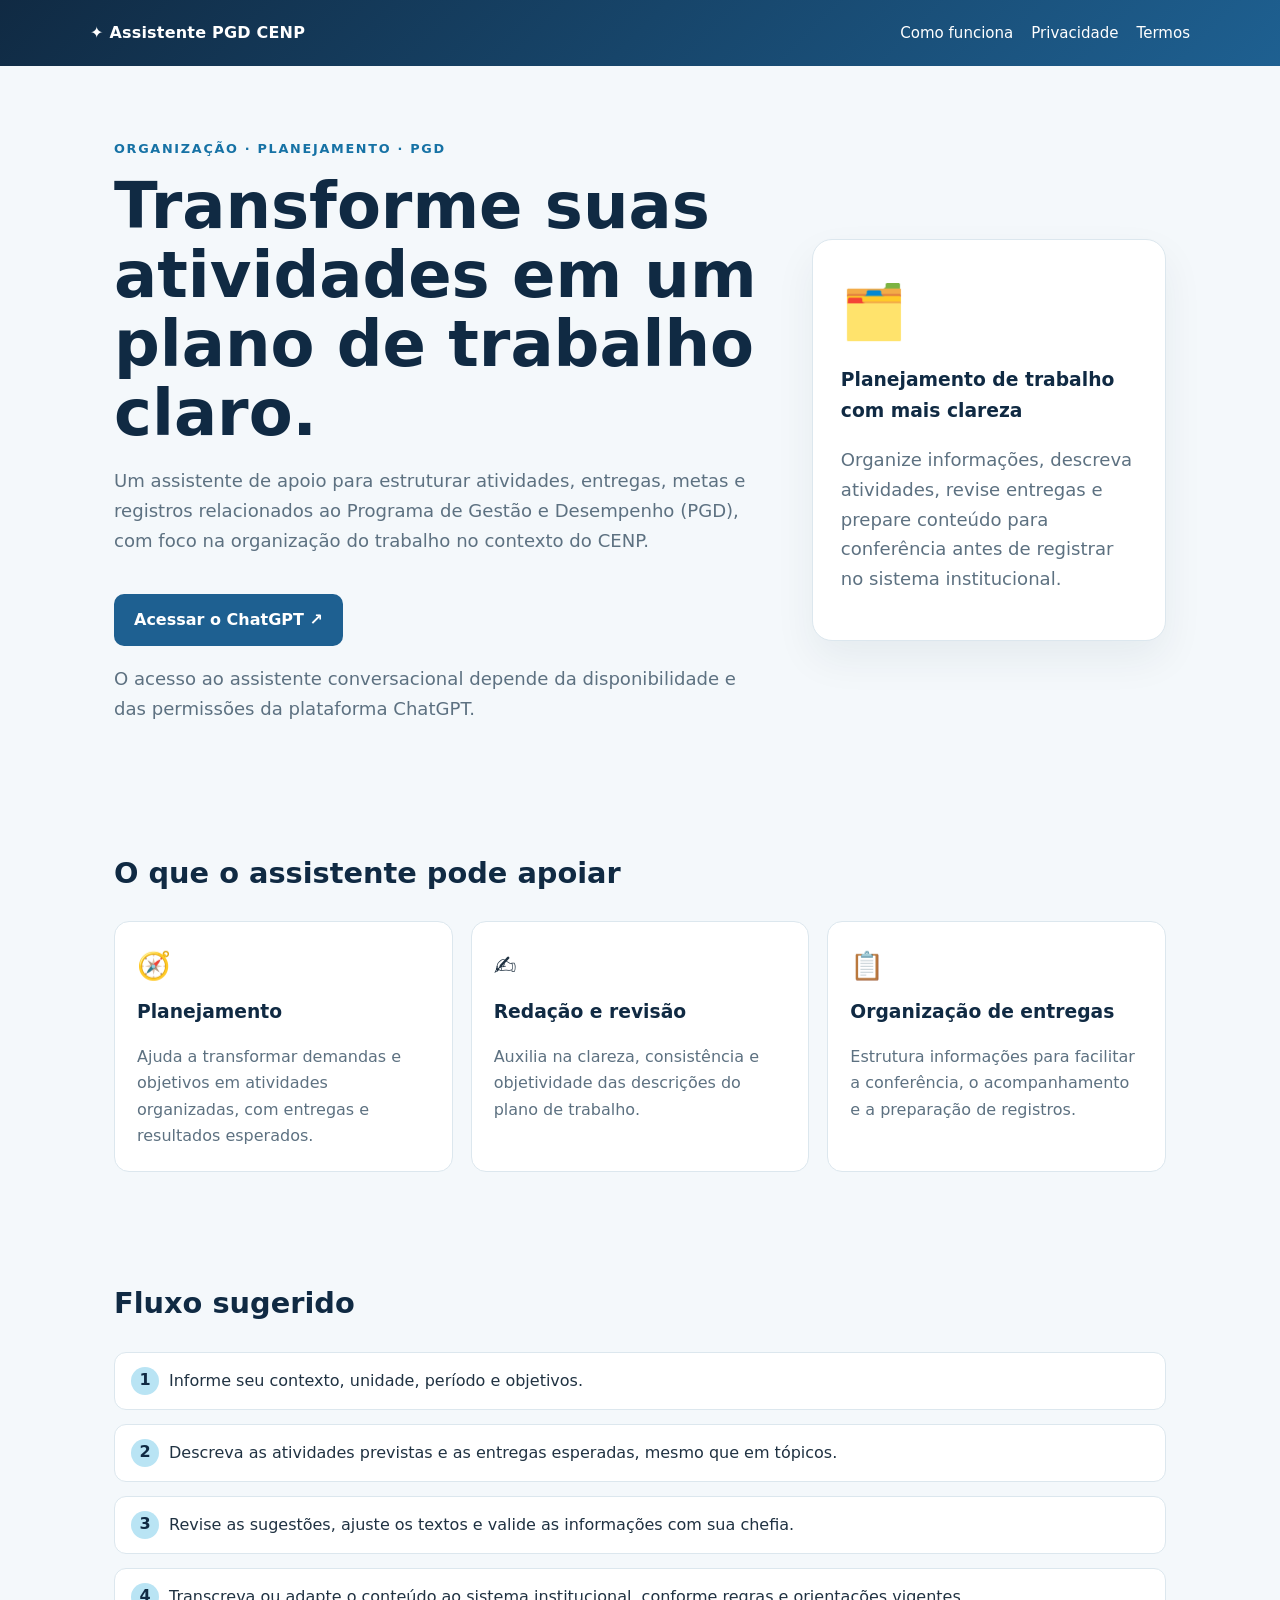
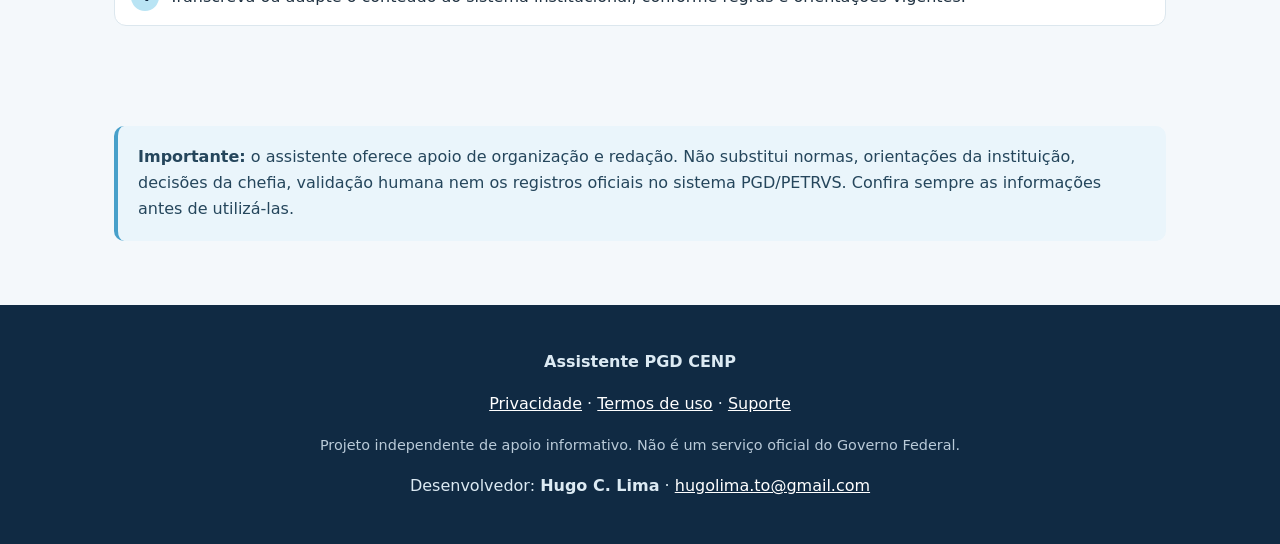
==== index.html @ cd57a525 "docs: add developer contact to homepage footer" ====
<!doctype html>
<html lang="pt-BR">
<head>
<meta charset="utf-8">
<meta name="viewport" content="width=device-width,initial-scale=1">
<meta name="description" content="Assistente PGD CENP — apoio orientativo à organização do Plano de Trabalho e atividades no Programa de Gestão e Desempenho.">
<meta name="theme-color" content="#102a43">
<title>Assistente PGD CENP</title>
<style>
:root{--navy:#102a43;--blue:#1e6091;--cyan:#b9e4f4;--ink:#203242;--muted:#5d7181;--bg:#f4f8fb;--white:#fff;--line:#dce7ee}
*{box-sizing:border-box}body{margin:0;font-family:Inter,ui-sans-serif,system-ui,-apple-system,"Segoe UI",sans-serif;background:var(--bg);color:var(--ink);line-height:1.65}
header{background:linear-gradient(135deg,#102a43,#1e6091);color:white;padding:20px max(6vw,24px)}.nav{max-width:1100px;margin:auto;display:flex;align-items:center;justify-content:space-between;gap:16px}.brand{font-weight:750;letter-spacing:.2px}.nav a{color:white;text-decoration:none;margin-left:18px;font-size:.94rem}
.hero{max-width:1100px;margin:0 auto;padding:72px 24px 64px;display:grid;grid-template-columns:1.3fr .7fr;gap:40px;align-items:center}.eyebrow{color:#1672a5;text-transform:uppercase;letter-spacing:1.7px;font-size:.8rem;font-weight:800}.hero h1{font-size:clamp(2.3rem,5vw,4rem);line-height:1.08;color:var(--navy);margin:12px 0 18px}.hero p{font-size:1.13rem;color:var(--muted);max-width:690px}.cta{display:inline-block;margin-top:20px;background:var(--blue);color:white;padding:13px 20px;border-radius:10px;text-decoration:none;font-weight:700}.hero-card{background:white;border:1px solid var(--line);border-radius:20px;padding:28px;box-shadow:0 18px 40px #102a4310}.hero-card .symbol{font-size:3.3rem}.hero-card h3{color:var(--navy);margin:10px 0}.section{max-width:1100px;margin:0 auto;padding:20px 24px 64px}.section h2{color:var(--navy);font-size:1.8rem}.cards{display:grid;grid-template-columns:repeat(3,1fr);gap:18px}.card{background:white;border:1px solid var(--line);border-radius:15px;padding:22px}.card .icon{font-size:1.7rem}.card h3{margin:8px 0;color:var(--navy)}.card p{color:var(--muted);margin-bottom:0}.notice{border-left:4px solid #48a0ca;background:#eaf5fb;padding:18px 20px;border-radius:10px;color:#25465c}.steps{counter-reset:item;list-style:none;padding:0}.steps li{counter-increment:item;margin:14px 0;padding:14px 16px;background:white;border:1px solid var(--line);border-radius:12px}.steps li:before{content:counter(item);display:inline-grid;place-items:center;width:28px;height:28px;background:var(--cyan);color:var(--navy);font-weight:800;border-radius:50%;margin-right:10px}footer{background:var(--navy);color:#dceaf3;padding:28px 24px;text-align:center}footer a{color:white}.small{font-size:.9rem;color:var(--muted)}@media(max-width:760px){.hero{grid-template-columns:1fr;padding-top:46px}.cards{grid-template-columns:1fr}.nav{flex-wrap:wrap}.nav a{margin:0 10px 0 0}.hero-card{max-width:500px}}
</style>
</head>
<body>
<header><div class="nav"><div class="brand">✦ Assistente PGD CENP</div><nav><a href="#como">Como funciona</a><a href="privacidade.html">Privacidade</a><a href="termos.html">Termos</a></nav></div></header>
<main>
<section class="hero">
<div><div class="eyebrow">Organização · Planejamento · PGD</div><h1>Transforme suas atividades em um plano de trabalho claro.</h1><p>Um assistente de apoio para estruturar atividades, entregas, metas e registros relacionados ao Programa de Gestão e Desempenho (PGD), com foco na organização do trabalho no contexto do CENP.</p><a class="cta" href="https://chatgpt.com/" target="_blank" rel="noopener">Acessar o ChatGPT ↗</a><p class="small">O acesso ao assistente conversacional depende da disponibilidade e das permissões da plataforma ChatGPT.</p></div>
<div class="hero-card"><div class="symbol">🗂️</div><h3>Planejamento de trabalho com mais clareza</h3><p>Organize informações, descreva atividades, revise entregas e prepare conteúdo para conferência antes de registrar no sistema institucional.</p></div>
</section>
<section class="section" id="como"><h2>O que o assistente pode apoiar</h2><div class="cards">
<div class="card"><div class="icon">🧭</div><h3>Planejamento</h3><p>Ajuda a transformar demandas e objetivos em atividades organizadas, com entregas e resultados esperados.</p></div>
<div class="card"><div class="icon">✍️</div><h3>Redação e revisão</h3><p>Auxilia na clareza, consistência e objetividade das descrições do plano de trabalho.</p></div>
<div class="card"><div class="icon">📋</div><h3>Organização de entregas</h3><p>Estrutura informações para facilitar a conferência, o acompanhamento e a preparação de registros.</p></div>
</div></section>
<section class="section"><h2>Fluxo sugerido</h2><ol class="steps"><li>Informe seu contexto, unidade, período e objetivos.</li><li>Descreva as atividades previstas e as entregas esperadas, mesmo que em tópicos.</li><li>Revise as sugestões, ajuste os textos e valide as informações com sua chefia.</li><li>Transcreva ou adapte o conteúdo ao sistema institucional, conforme regras e orientações vigentes.</li></ol></section>
<section class="section"><div class="notice"><strong>Importante:</strong> o assistente oferece apoio de organização e redação. Não substitui normas, orientações da instituição, decisões da chefia, validação humana nem os registros oficiais no sistema PGD/PETRVS. Confira sempre as informações antes de utilizá-las.</div></section>
</main>
<footer><p><strong>Assistente PGD CENP</strong></p><p><a href="privacidade.html">Privacidade</a> · <a href="termos.html">Termos de uso</a> · <a href="suporte.html">Suporte</a></p><p class="small" style="color:#b9cad8">Projeto independente de apoio informativo. Não é um serviço oficial do Governo Federal.</p><p>Desenvolvedor: <strong>Hugo C. Lima</strong> · <a href="mailto:hugolima.to@gmail.com">hugolima.to@gmail.com</a></p></footer>
</body></html>
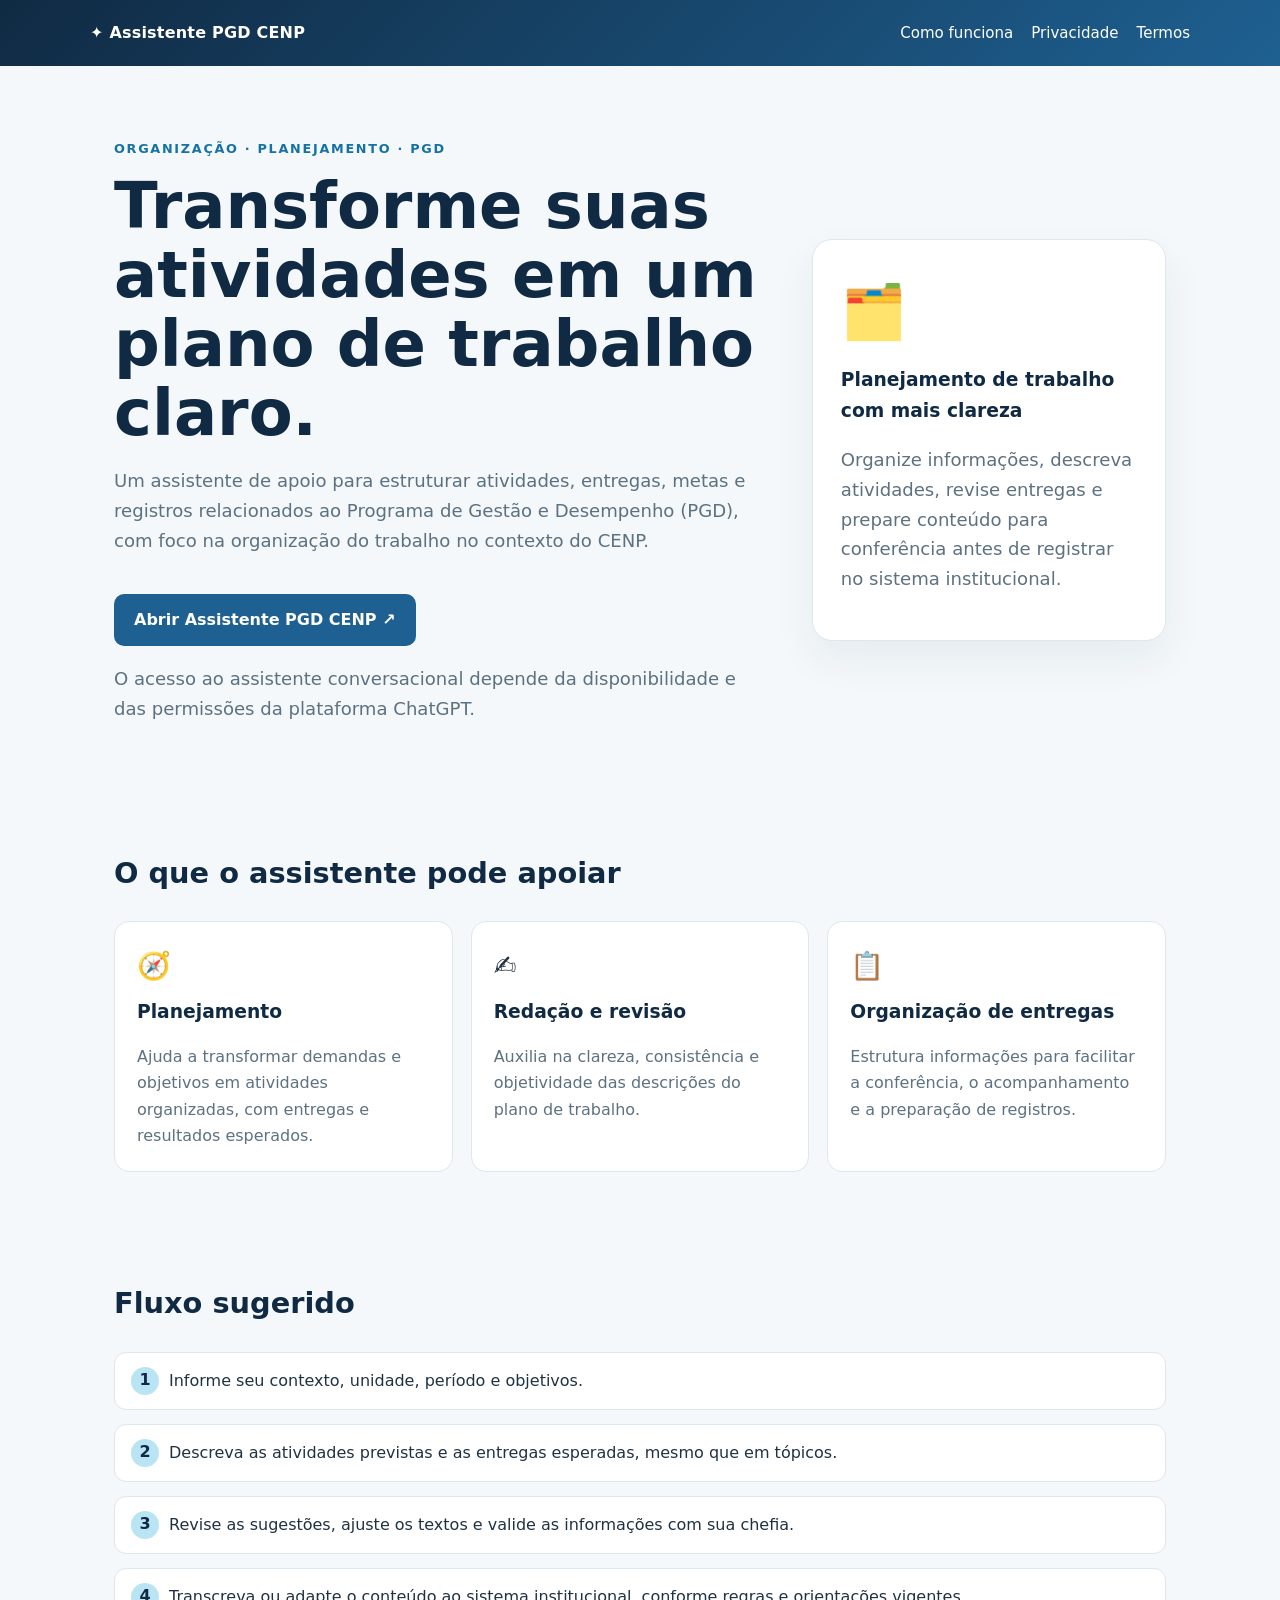
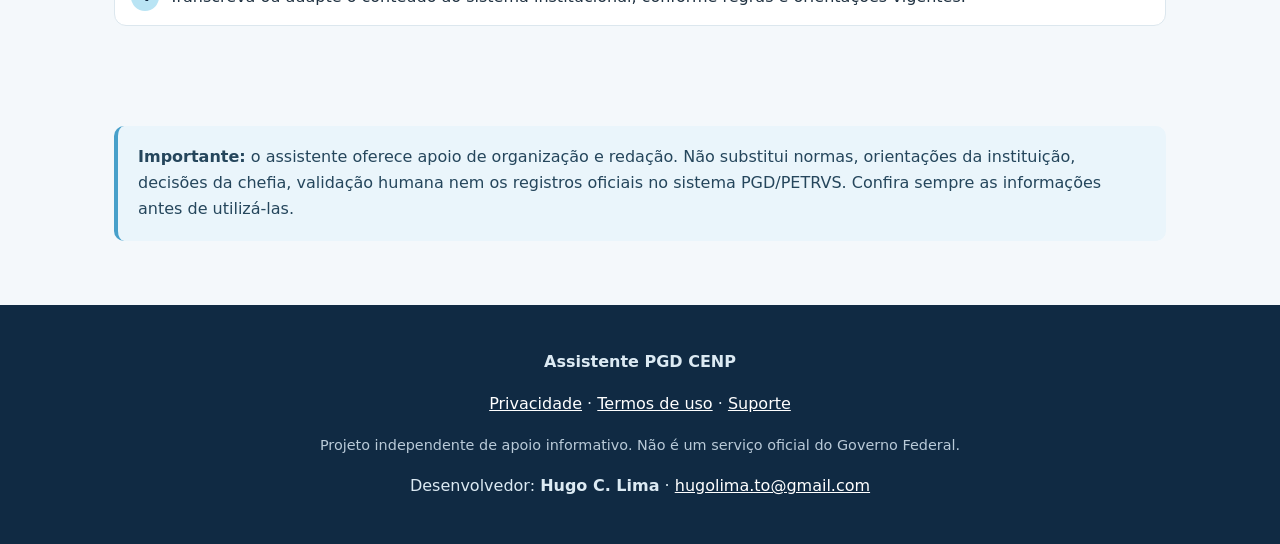
==== commit 22e42340: "fix: link homepage CTA to Assistente PGD CENP plugin" ====
--- a/index.html
+++ b/index.html
@@ -17,7 +17,7 @@
 <header><div class="nav"><div class="brand">✦ Assistente PGD CENP</div><nav><a href="#como">Como funciona</a><a href="privacidade.html">Privacidade</a><a href="termos.html">Termos</a></nav></div></header>
 <main>
 <section class="hero">
-<div><div class="eyebrow">Organização · Planejamento · PGD</div><h1>Transforme suas atividades em um plano de trabalho claro.</h1><p>Um assistente de apoio para estruturar atividades, entregas, metas e registros relacionados ao Programa de Gestão e Desempenho (PGD), com foco na organização do trabalho no contexto do CENP.</p><a class="cta" href="https://chatgpt.com/" target="_blank" rel="noopener">Acessar o ChatGPT ↗</a><p class="small">O acesso ao assistente conversacional depende da disponibilidade e das permissões da plataforma ChatGPT.</p></div>
+<div><div class="eyebrow">Organização · Planejamento · PGD</div><h1>Transforme suas atividades em um plano de trabalho claro.</h1><p>Um assistente de apoio para estruturar atividades, entregas, metas e registros relacionados ao Programa de Gestão e Desempenho (PGD), com foco na organização do trabalho no contexto do CENP.</p><a class="cta" href="plugin://assistente-pgd-cenp@openai-curated-remote?remotePluginId=plugins_6afefebbe8c481919bae7ef094b13bba">Abrir Assistente PGD CENP ↗</a><p class="small">O acesso ao assistente conversacional depende da disponibilidade e das permissões da plataforma ChatGPT.</p></div>
 <div class="hero-card"><div class="symbol">🗂️</div><h3>Planejamento de trabalho com mais clareza</h3><p>Organize informações, descreva atividades, revise entregas e prepare conteúdo para conferência antes de registrar no sistema institucional.</p></div>
 </section>
 <section class="section" id="como"><h2>O que o assistente pode apoiar</h2><div class="cards">
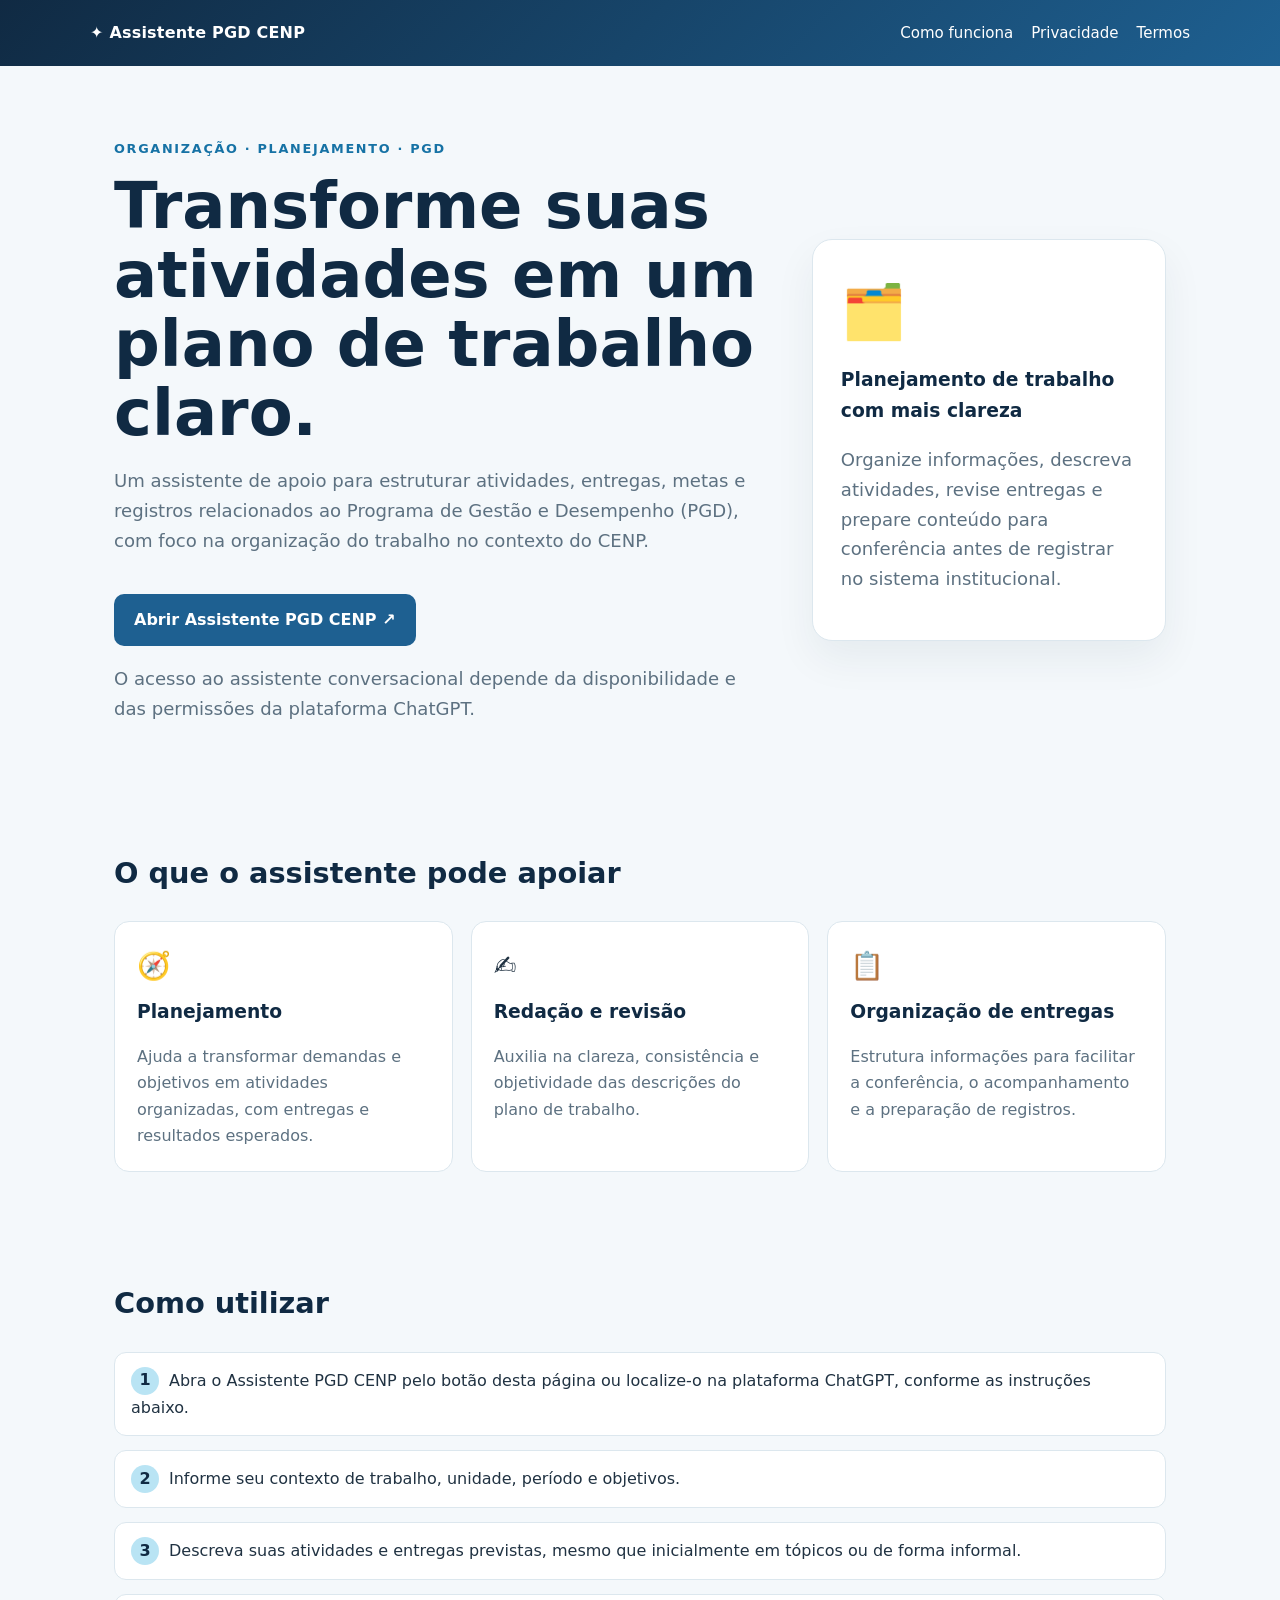
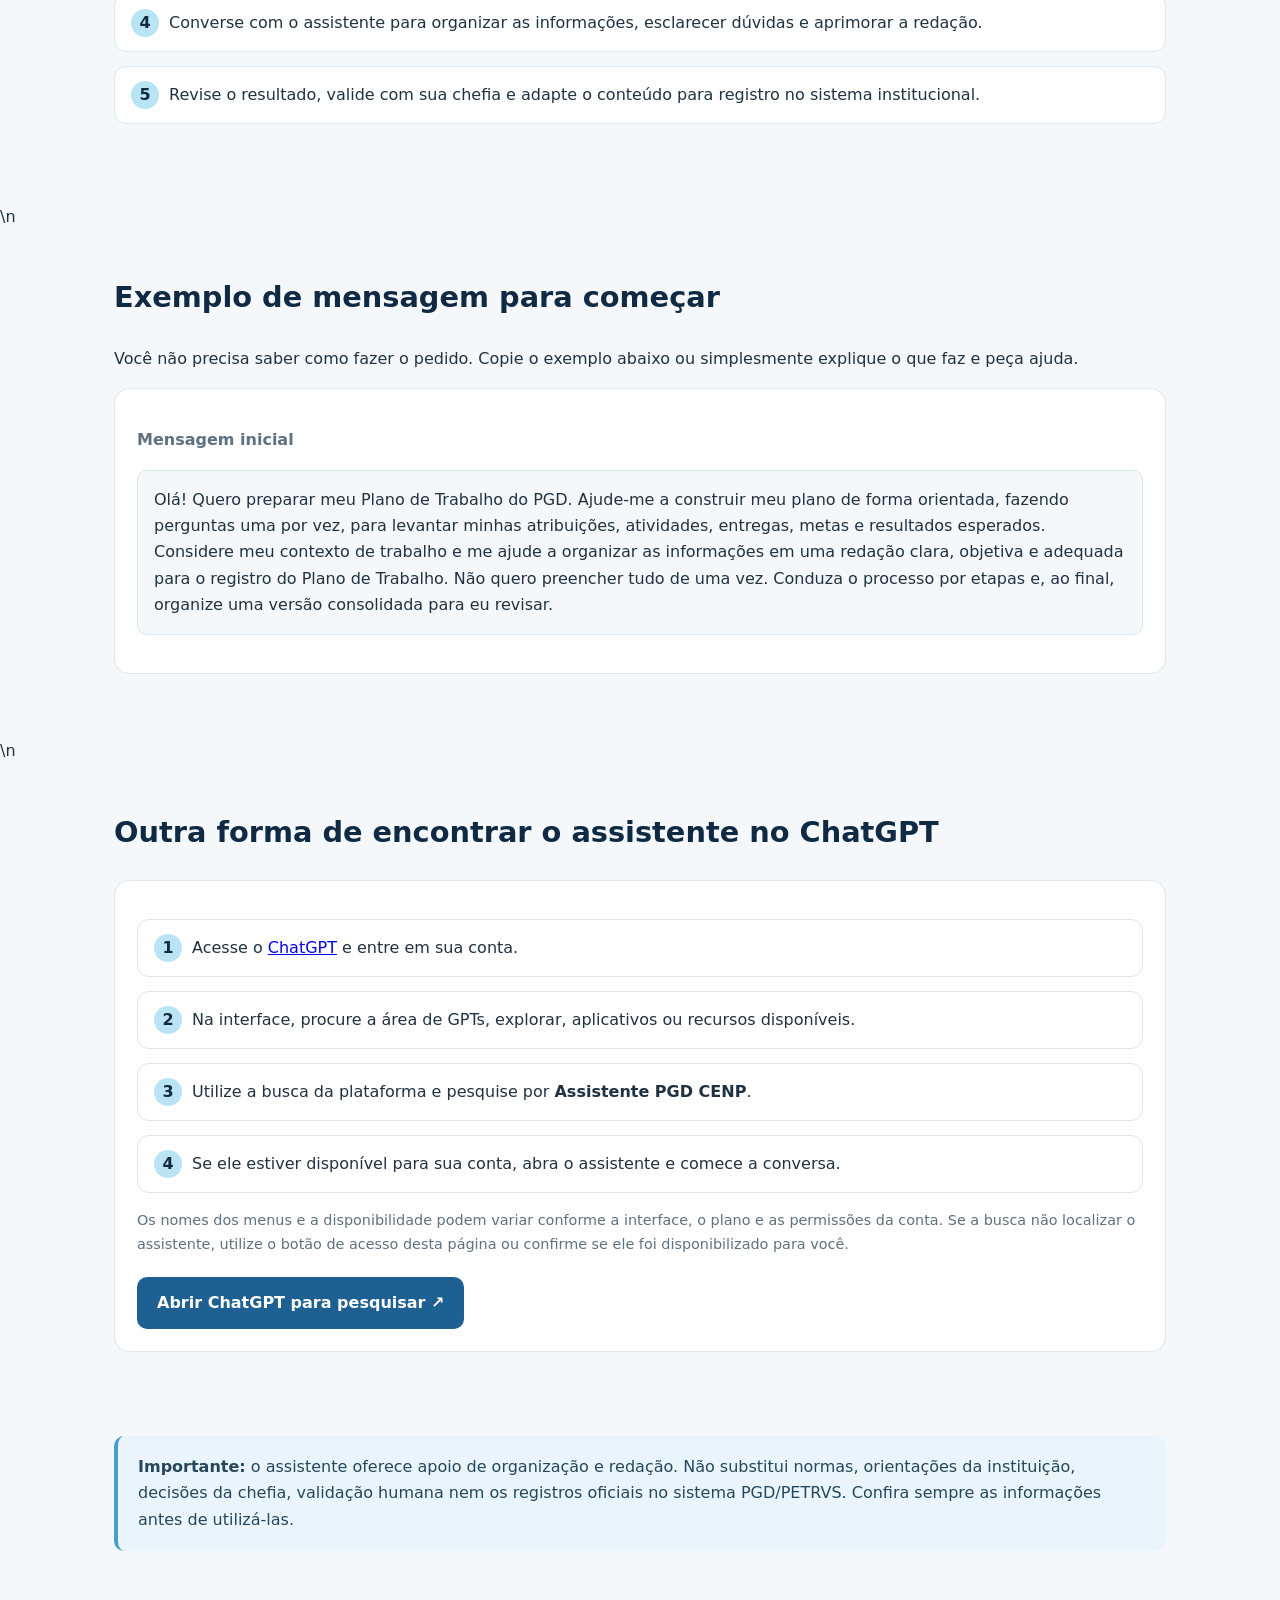
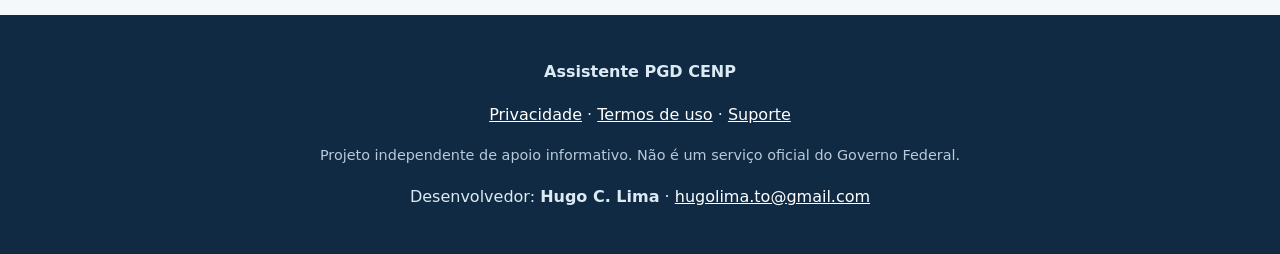
==== commit 9a9eaf51: "Adiciona guia de uso e prompt inicial na página" ====
--- a/index.html
+++ b/index.html
@@ -25,7 +25,7 @@
 <div class="card"><div class="icon">✍️</div><h3>Redação e revisão</h3><p>Auxilia na clareza, consistência e objetividade das descrições do plano de trabalho.</p></div>
 <div class="card"><div class="icon">📋</div><h3>Organização de entregas</h3><p>Estrutura informações para facilitar a conferência, o acompanhamento e a preparação de registros.</p></div>
 </div></section>
-<section class="section"><h2>Fluxo sugerido</h2><ol class="steps"><li>Informe seu contexto, unidade, período e objetivos.</li><li>Descreva as atividades previstas e as entregas esperadas, mesmo que em tópicos.</li><li>Revise as sugestões, ajuste os textos e valide as informações com sua chefia.</li><li>Transcreva ou adapte o conteúdo ao sistema institucional, conforme regras e orientações vigentes.</li></ol></section>
+<section class="section" id="utilizar"><h2>Como utilizar</h2><ol class="steps"><li>Abra o Assistente PGD CENP pelo botão desta página ou localize-o na plataforma ChatGPT, conforme as instruções abaixo.</li><li>Informe seu contexto de trabalho, unidade, período e objetivos.</li><li>Descreva suas atividades e entregas previstas, mesmo que inicialmente em tópicos ou de forma informal.</li><li>Converse com o assistente para organizar as informações, esclarecer dúvidas e aprimorar a redação.</li><li>Revise o resultado, valide com sua chefia e adapte o conteúdo para registro no sistema institucional.</li></ol></section>\n<section class="section" id="prompt"><h2>Exemplo de mensagem para começar</h2><p>Você não precisa saber como fazer o pedido. Copie o exemplo abaixo ou simplesmente explique o que faz e peça ajuda.</p><div class="card"><p><strong>Mensagem inicial</strong></p><pre style="white-space:pre-wrap;font:inherit;background:#f4f8fb;border:1px solid var(--line);padding:16px;border-radius:10px;color:var(--ink)">Olá! Quero preparar meu Plano de Trabalho do PGD. Ajude-me a construir meu plano de forma orientada, fazendo perguntas uma por vez, para levantar minhas atribuições, atividades, entregas, metas e resultados esperados. Considere meu contexto de trabalho e me ajude a organizar as informações em uma redação clara, objetiva e adequada para o registro do Plano de Trabalho. Não quero preencher tudo de uma vez. Conduza o processo por etapas e, ao final, organize uma versão consolidada para eu revisar.</pre></div></section>\n<section class="section" id="acesso"><h2>Outra forma de encontrar o assistente no ChatGPT</h2><div class="card"><ol class="steps"><li>Acesse o <a href="https://chatgpt.com/" target="_blank" rel="noopener">ChatGPT</a> e entre em sua conta.</li><li>Na interface, procure a área de GPTs, explorar, aplicativos ou recursos disponíveis.</li><li>Utilize a busca da plataforma e pesquise por <strong>Assistente PGD CENP</strong>.</li><li>Se ele estiver disponível para sua conta, abra o assistente e comece a conversa.</li></ol><p class="small">Os nomes dos menus e a disponibilidade podem variar conforme a interface, o plano e as permissões da conta. Se a busca não localizar o assistente, utilize o botão de acesso desta página ou confirme se ele foi disponibilizado para você.</p><a class="cta" href="https://chatgpt.com/" target="_blank" rel="noopener">Abrir ChatGPT para pesquisar ↗</a></div></section>
 <section class="section"><div class="notice"><strong>Importante:</strong> o assistente oferece apoio de organização e redação. Não substitui normas, orientações da instituição, decisões da chefia, validação humana nem os registros oficiais no sistema PGD/PETRVS. Confira sempre as informações antes de utilizá-las.</div></section>
 </main>
 <footer><p><strong>Assistente PGD CENP</strong></p><p><a href="privacidade.html">Privacidade</a> · <a href="termos.html">Termos de uso</a> · <a href="suporte.html">Suporte</a></p><p class="small" style="color:#b9cad8">Projeto independente de apoio informativo. Não é um serviço oficial do Governo Federal.</p><p>Desenvolvedor: <strong>Hugo C. Lima</strong> · <a href="mailto:hugolima.to@gmail.com">hugolima.to@gmail.com</a></p></footer>
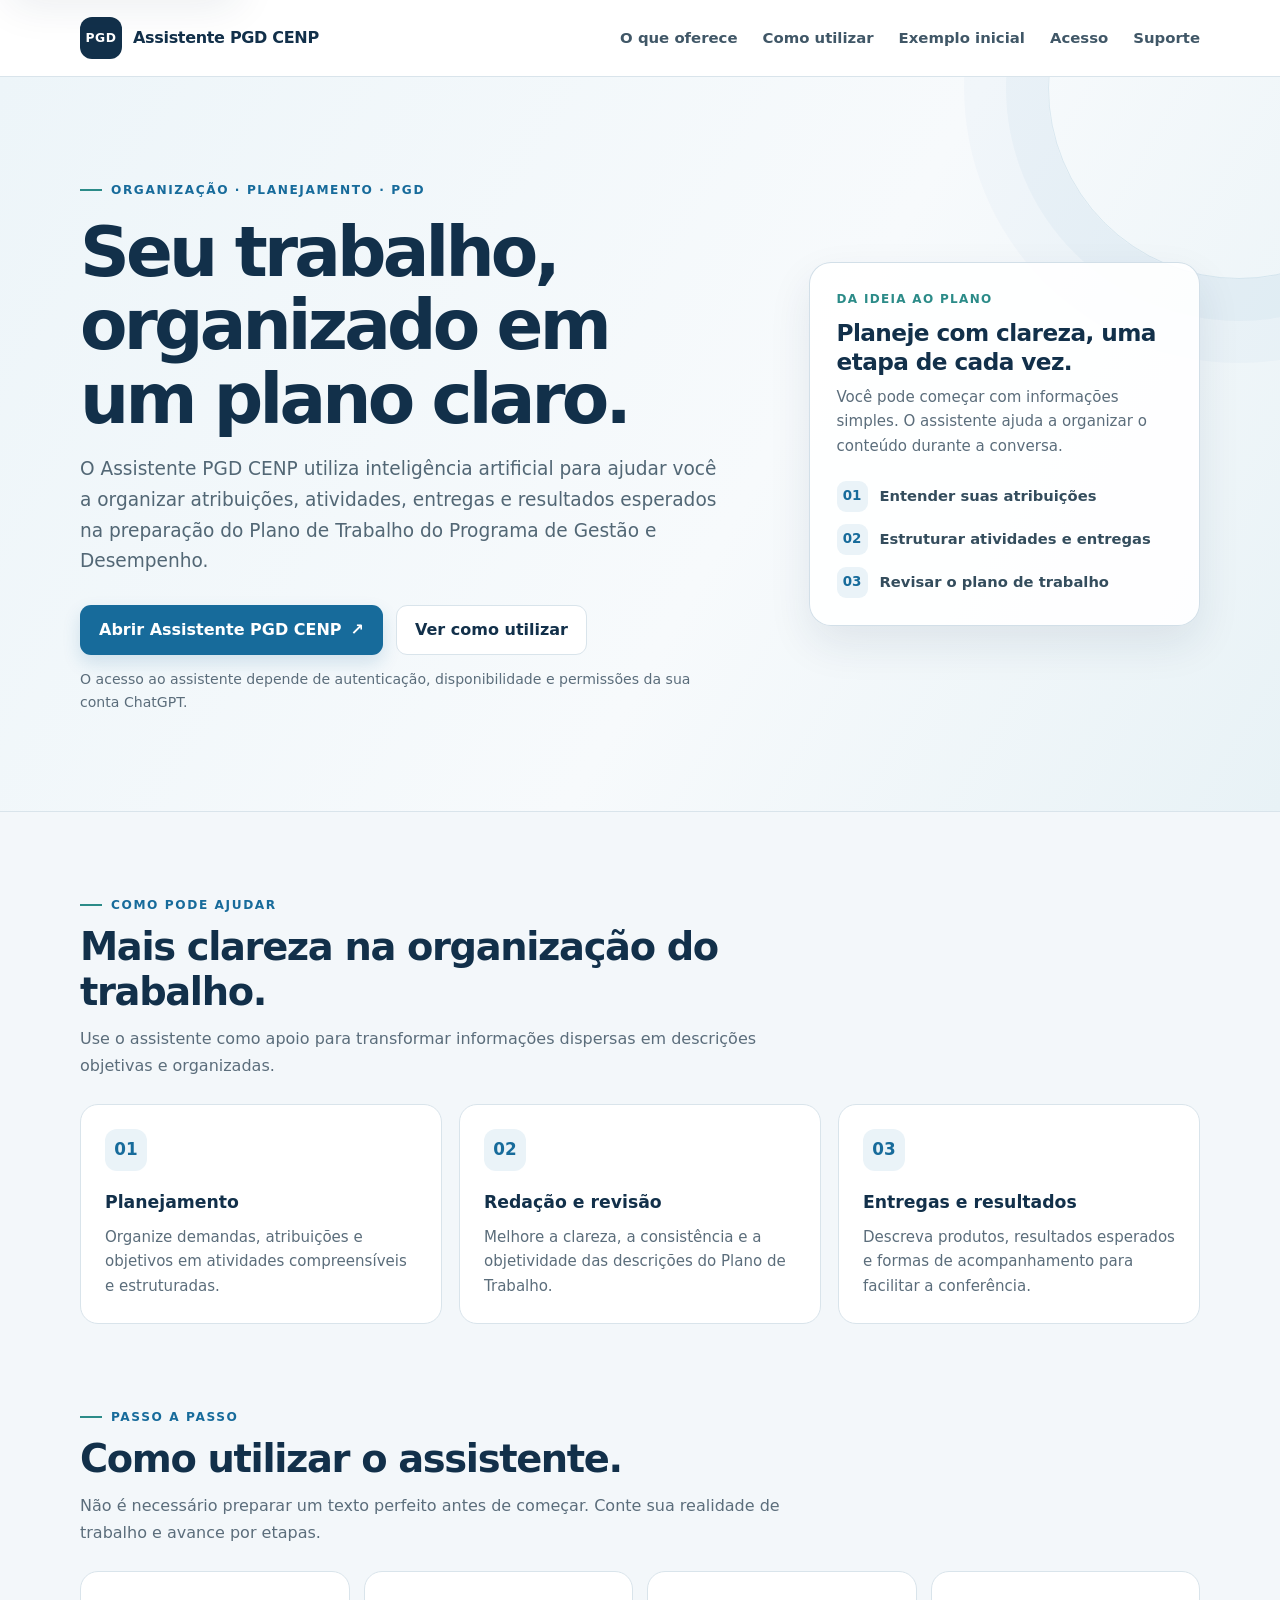
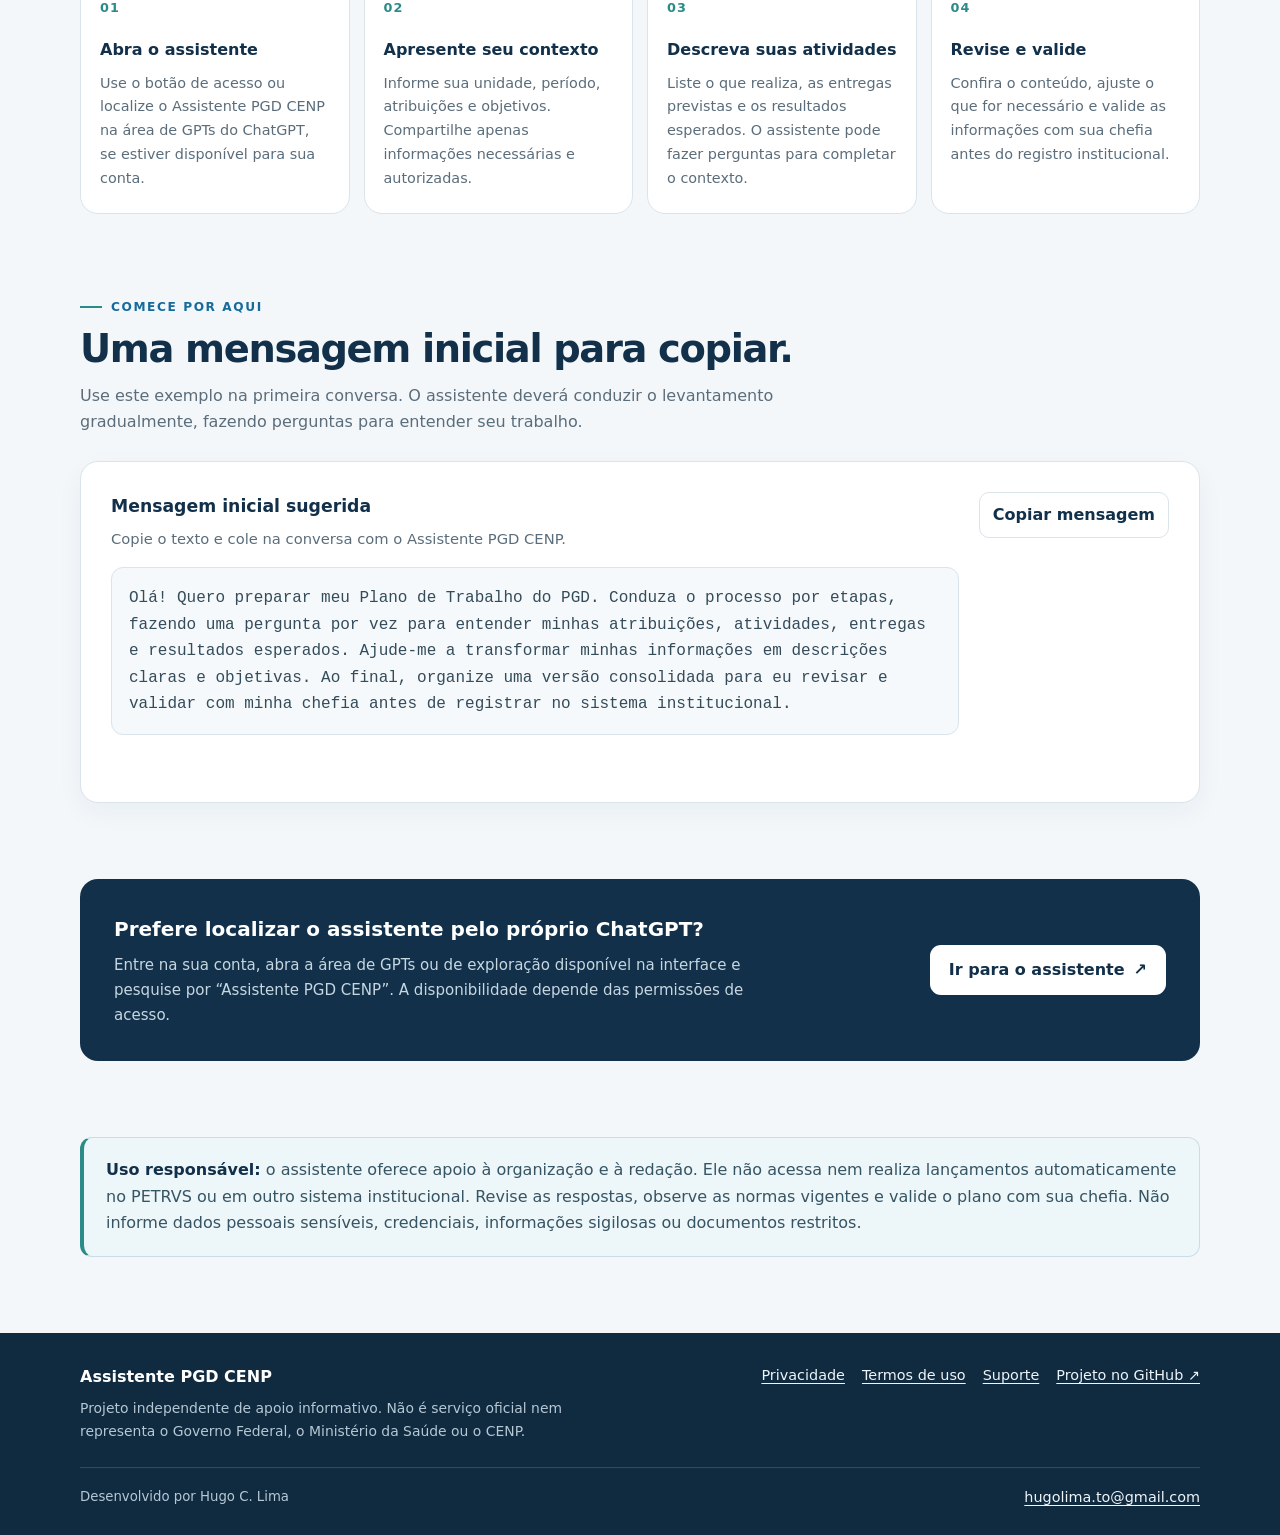
==== commit 4bf9b2c6: "Redesenha página inicial e melhora orientação de uso" ====
--- a/index.html
+++ b/index.html
@@ -1,32 +1,168 @@
 <!doctype html>
 <html lang="pt-BR">
 <head>
-<meta charset="utf-8">
-<meta name="viewport" content="width=device-width,initial-scale=1">
-<meta name="description" content="Assistente PGD CENP — apoio orientativo à organização do Plano de Trabalho e atividades no Programa de Gestão e Desempenho.">
-<meta name="theme-color" content="#102a43">
-<title>Assistente PGD CENP</title>
-<style>
-:root{--navy:#102a43;--blue:#1e6091;--cyan:#b9e4f4;--ink:#203242;--muted:#5d7181;--bg:#f4f8fb;--white:#fff;--line:#dce7ee}
-*{box-sizing:border-box}body{margin:0;font-family:Inter,ui-sans-serif,system-ui,-apple-system,"Segoe UI",sans-serif;background:var(--bg);color:var(--ink);line-height:1.65}
-header{background:linear-gradient(135deg,#102a43,#1e6091);color:white;padding:20px max(6vw,24px)}.nav{max-width:1100px;margin:auto;display:flex;align-items:center;justify-content:space-between;gap:16px}.brand{font-weight:750;letter-spacing:.2px}.nav a{color:white;text-decoration:none;margin-left:18px;font-size:.94rem}
-.hero{max-width:1100px;margin:0 auto;padding:72px 24px 64px;display:grid;grid-template-columns:1.3fr .7fr;gap:40px;align-items:center}.eyebrow{color:#1672a5;text-transform:uppercase;letter-spacing:1.7px;font-size:.8rem;font-weight:800}.hero h1{font-size:clamp(2.3rem,5vw,4rem);line-height:1.08;color:var(--navy);margin:12px 0 18px}.hero p{font-size:1.13rem;color:var(--muted);max-width:690px}.cta{display:inline-block;margin-top:20px;background:var(--blue);color:white;padding:13px 20px;border-radius:10px;text-decoration:none;font-weight:700}.hero-card{background:white;border:1px solid var(--line);border-radius:20px;padding:28px;box-shadow:0 18px 40px #102a4310}.hero-card .symbol{font-size:3.3rem}.hero-card h3{color:var(--navy);margin:10px 0}.section{max-width:1100px;margin:0 auto;padding:20px 24px 64px}.section h2{color:var(--navy);font-size:1.8rem}.cards{display:grid;grid-template-columns:repeat(3,1fr);gap:18px}.card{background:white;border:1px solid var(--line);border-radius:15px;padding:22px}.card .icon{font-size:1.7rem}.card h3{margin:8px 0;color:var(--navy)}.card p{color:var(--muted);margin-bottom:0}.notice{border-left:4px solid #48a0ca;background:#eaf5fb;padding:18px 20px;border-radius:10px;color:#25465c}.steps{counter-reset:item;list-style:none;padding:0}.steps li{counter-increment:item;margin:14px 0;padding:14px 16px;background:white;border:1px solid var(--line);border-radius:12px}.steps li:before{content:counter(item);display:inline-grid;place-items:center;width:28px;height:28px;background:var(--cyan);color:var(--navy);font-weight:800;border-radius:50%;margin-right:10px}footer{background:var(--navy);color:#dceaf3;padding:28px 24px;text-align:center}footer a{color:white}.small{font-size:.9rem;color:var(--muted)}@media(max-width:760px){.hero{grid-template-columns:1fr;padding-top:46px}.cards{grid-template-columns:1fr}.nav{flex-wrap:wrap}.nav a{margin:0 10px 0 0}.hero-card{max-width:500px}}
-</style>
+  <meta charset="utf-8">
+  <meta name="viewport" content="width=device-width, initial-scale=1">
+  <meta name="description" content="Conheça o Assistente PGD CENP: apoio com inteligência artificial para organizar atividades, entregas e informações do Plano de Trabalho no PGD.">
+  <meta name="theme-color" content="#12304a">
+  <meta property="og:type" content="website">
+  <meta property="og:title" content="Assistente PGD CENP">
+  <meta property="og:description" content="Organize suas atividades e prepare seu Plano de Trabalho do PGD com orientação passo a passo.">
+  <meta property="og:url" content="https://yugolemom.github.io/assistente-pgd-cenp-publico/">
+  <title>Assistente PGD CENP | Planejamento do Plano de Trabalho</title>
+  <link rel="icon" href="favicon.svg" type="image/svg+xml">
+  <link rel="stylesheet" href="styles.css">
+  <script src="script.js" defer></script>
 </head>
 <body>
-<header><div class="nav"><div class="brand">✦ Assistente PGD CENP</div><nav><a href="#como">Como funciona</a><a href="privacidade.html">Privacidade</a><a href="termos.html">Termos</a></nav></div></header>
-<main>
-<section class="hero">
-<div><div class="eyebrow">Organização · Planejamento · PGD</div><h1>Transforme suas atividades em um plano de trabalho claro.</h1><p>Um assistente de apoio para estruturar atividades, entregas, metas e registros relacionados ao Programa de Gestão e Desempenho (PGD), com foco na organização do trabalho no contexto do CENP.</p><a class="cta" href="plugin://assistente-pgd-cenp@openai-curated-remote?remotePluginId=plugins_6afefebbe8c481919bae7ef094b13bba">Abrir Assistente PGD CENP ↗</a><p class="small">O acesso ao assistente conversacional depende da disponibilidade e das permissões da plataforma ChatGPT.</p></div>
-<div class="hero-card"><div class="symbol">🗂️</div><h3>Planejamento de trabalho com mais clareza</h3><p>Organize informações, descreva atividades, revise entregas e prepare conteúdo para conferência antes de registrar no sistema institucional.</p></div>
-</section>
-<section class="section" id="como"><h2>O que o assistente pode apoiar</h2><div class="cards">
-<div class="card"><div class="icon">🧭</div><h3>Planejamento</h3><p>Ajuda a transformar demandas e objetivos em atividades organizadas, com entregas e resultados esperados.</p></div>
-<div class="card"><div class="icon">✍️</div><h3>Redação e revisão</h3><p>Auxilia na clareza, consistência e objetividade das descrições do plano de trabalho.</p></div>
-<div class="card"><div class="icon">📋</div><h3>Organização de entregas</h3><p>Estrutura informações para facilitar a conferência, o acompanhamento e a preparação de registros.</p></div>
-</div></section>
-<section class="section" id="utilizar"><h2>Como utilizar</h2><ol class="steps"><li>Abra o Assistente PGD CENP pelo botão desta página ou localize-o na plataforma ChatGPT, conforme as instruções abaixo.</li><li>Informe seu contexto de trabalho, unidade, período e objetivos.</li><li>Descreva suas atividades e entregas previstas, mesmo que inicialmente em tópicos ou de forma informal.</li><li>Converse com o assistente para organizar as informações, esclarecer dúvidas e aprimorar a redação.</li><li>Revise o resultado, valide com sua chefia e adapte o conteúdo para registro no sistema institucional.</li></ol></section>\n<section class="section" id="prompt"><h2>Exemplo de mensagem para começar</h2><p>Você não precisa saber como fazer o pedido. Copie o exemplo abaixo ou simplesmente explique o que faz e peça ajuda.</p><div class="card"><p><strong>Mensagem inicial</strong></p><pre style="white-space:pre-wrap;font:inherit;background:#f4f8fb;border:1px solid var(--line);padding:16px;border-radius:10px;color:var(--ink)">Olá! Quero preparar meu Plano de Trabalho do PGD. Ajude-me a construir meu plano de forma orientada, fazendo perguntas uma por vez, para levantar minhas atribuições, atividades, entregas, metas e resultados esperados. Considere meu contexto de trabalho e me ajude a organizar as informações em uma redação clara, objetiva e adequada para o registro do Plano de Trabalho. Não quero preencher tudo de uma vez. Conduza o processo por etapas e, ao final, organize uma versão consolidada para eu revisar.</pre></div></section>\n<section class="section" id="acesso"><h2>Outra forma de encontrar o assistente no ChatGPT</h2><div class="card"><ol class="steps"><li>Acesse o <a href="https://chatgpt.com/" target="_blank" rel="noopener">ChatGPT</a> e entre em sua conta.</li><li>Na interface, procure a área de GPTs, explorar, aplicativos ou recursos disponíveis.</li><li>Utilize a busca da plataforma e pesquise por <strong>Assistente PGD CENP</strong>.</li><li>Se ele estiver disponível para sua conta, abra o assistente e comece a conversa.</li></ol><p class="small">Os nomes dos menus e a disponibilidade podem variar conforme a interface, o plano e as permissões da conta. Se a busca não localizar o assistente, utilize o botão de acesso desta página ou confirme se ele foi disponibilizado para você.</p><a class="cta" href="https://chatgpt.com/" target="_blank" rel="noopener">Abrir ChatGPT para pesquisar ↗</a></div></section>
-<section class="section"><div class="notice"><strong>Importante:</strong> o assistente oferece apoio de organização e redação. Não substitui normas, orientações da instituição, decisões da chefia, validação humana nem os registros oficiais no sistema PGD/PETRVS. Confira sempre as informações antes de utilizá-las.</div></section>
-</main>
-<footer><p><strong>Assistente PGD CENP</strong></p><p><a href="privacidade.html">Privacidade</a> · <a href="termos.html">Termos de uso</a> · <a href="suporte.html">Suporte</a></p><p class="small" style="color:#b9cad8">Projeto independente de apoio informativo. Não é um serviço oficial do Governo Federal.</p><p>Desenvolvedor: <strong>Hugo C. Lima</strong> · <a href="mailto:hugolima.to@gmail.com">hugolima.to@gmail.com</a></p></footer>
-</body></html>+  <a class="skip-link" href="#conteudo">Pular para o conteúdo</a>
+  <header class="site-header">
+    <div class="container header-inner">
+      <a class="brand" href="index.html" aria-label="Assistente PGD CENP — página inicial">
+        <span class="brand-mark" aria-hidden="true">PGD</span>
+        <span class="brand-name">Assistente <strong>PGD CENP</strong></span>
+      </a>
+      <button class="menu-toggle" type="button" data-menu-toggle aria-expanded="false" aria-controls="primary-nav" aria-label="Abrir menu">☰ Menu</button>
+      <nav class="primary-nav" id="primary-nav" aria-label="Navegação principal">
+        <a href="#beneficios">O que oferece</a>
+        <a href="#como-utilizar">Como utilizar</a>
+        <a href="#exemplo">Exemplo inicial</a>
+        <a href="#acesso">Acesso</a>
+        <a href="suporte.html">Suporte</a>
+      </nav>
+    </div>
+  </header>
+
+  <main id="conteudo">
+    <section class="hero">
+      <div class="container hero-grid">
+        <div>
+          <div class="eyebrow">Organização · Planejamento · PGD</div>
+          <h1>Seu trabalho, organizado em um plano claro.</h1>
+          <p class="hero-copy">O Assistente PGD CENP utiliza inteligência artificial para ajudar você a organizar atribuições, atividades, entregas e resultados esperados na preparação do Plano de Trabalho do Programa de Gestão e Desempenho.</p>
+          <div class="hero-actions">
+            <a class="btn btn-primary" href="https://chatgpt.com/plugins/plugins_6afefebbe8c481919bae7ef094b13bba" target="_blank" rel="noopener noreferrer">Abrir Assistente PGD CENP <span aria-hidden="true">↗</span></a>
+            <a class="btn btn-secondary" href="#como-utilizar">Ver como utilizar</a>
+          </div>
+          <p class="helper-text">O acesso ao assistente depende de autenticação, disponibilidade e permissões da sua conta ChatGPT.</p>
+        </div>
+        <aside class="hero-panel" aria-label="Etapas de apoio do assistente">
+          <div class="panel-kicker">Da ideia ao plano</div>
+          <h2>Planeje com clareza, uma etapa de cada vez.</h2>
+          <p>Você pode começar com informações simples. O assistente ajuda a organizar o conteúdo durante a conversa.</p>
+          <div class="panel-list">
+            <div class="panel-item"><span class="panel-number">01</span> Entender suas atribuições</div>
+            <div class="panel-item"><span class="panel-number">02</span> Estruturar atividades e entregas</div>
+            <div class="panel-item"><span class="panel-number">03</span> Revisar o plano de trabalho</div>
+          </div>
+        </aside>
+      </div>
+    </section>
+
+    <section class="section container" id="beneficios">
+      <div class="section-heading">
+        <div class="eyebrow">Como pode ajudar</div>
+        <h2>Mais clareza na organização do trabalho.</h2>
+        <p class="section-intro">Use o assistente como apoio para transformar informações dispersas em descrições objetivas e organizadas.</p>
+      </div>
+      <div class="feature-grid">
+        <article class="feature-card">
+          <div class="feature-icon" aria-hidden="true">01</div>
+          <h3>Planejamento</h3>
+          <p>Organize demandas, atribuições e objetivos em atividades compreensíveis e estruturadas.</p>
+        </article>
+        <article class="feature-card">
+          <div class="feature-icon" aria-hidden="true">02</div>
+          <h3>Redação e revisão</h3>
+          <p>Melhore a clareza, a consistência e a objetividade das descrições do Plano de Trabalho.</p>
+        </article>
+        <article class="feature-card">
+          <div class="feature-icon" aria-hidden="true">03</div>
+          <h3>Entregas e resultados</h3>
+          <p>Descreva produtos, resultados esperados e formas de acompanhamento para facilitar a conferência.</p>
+        </article>
+      </div>
+    </section>
+
+    <section class="section container" id="como-utilizar">
+      <div class="section-heading">
+        <div class="eyebrow">Passo a passo</div>
+        <h2>Como utilizar o assistente.</h2>
+        <p class="section-intro">Não é necessário preparar um texto perfeito antes de começar. Conte sua realidade de trabalho e avance por etapas.</p>
+      </div>
+      <div class="steps-grid">
+        <article class="step-card">
+          <h3>Abra o assistente</h3>
+          <p>Use o botão de acesso ou localize o Assistente PGD CENP na área de GPTs do ChatGPT, se estiver disponível para sua conta.</p>
+        </article>
+        <article class="step-card">
+          <h3>Apresente seu contexto</h3>
+          <p>Informe sua unidade, período, atribuições e objetivos. Compartilhe apenas informações necessárias e autorizadas.</p>
+        </article>
+        <article class="step-card">
+          <h3>Descreva suas atividades</h3>
+          <p>Liste o que realiza, as entregas previstas e os resultados esperados. O assistente pode fazer perguntas para completar o contexto.</p>
+        </article>
+        <article class="step-card">
+          <h3>Revise e valide</h3>
+          <p>Confira o conteúdo, ajuste o que for necessário e valide as informações com sua chefia antes do registro institucional.</p>
+        </article>
+      </div>
+    </section>
+
+    <section class="section container" id="exemplo">
+      <div class="section-heading">
+        <div class="eyebrow">Comece por aqui</div>
+        <h2>Uma mensagem inicial para copiar.</h2>
+        <p class="section-intro">Use este exemplo na primeira conversa. O assistente deverá conduzir o levantamento gradualmente, fazendo perguntas para entender seu trabalho.</p>
+      </div>
+      <div class="prompt-card">
+        <div>
+          <h3>Mensagem inicial sugerida</h3>
+          <p>Copie o texto e cole na conversa com o Assistente PGD CENP.</p>
+          <pre class="prompt-text" id="prompt-text">Olá! Quero preparar meu Plano de Trabalho do PGD. Conduza o processo por etapas, fazendo uma pergunta por vez para entender minhas atribuições, atividades, entregas e resultados esperados. Ajude-me a transformar minhas informações em descrições claras e objetivas. Ao final, organize uma versão consolidada para eu revisar e validar com minha chefia antes de registrar no sistema institucional.</pre>
+          <p class="copy-status" id="copy-status" role="status" aria-live="polite"></p>
+        </div>
+        <button class="copy-button" type="button" data-copy-target="#prompt-text">Copiar mensagem</button>
+      </div>
+    </section>
+
+    <section class="section container" id="acesso">
+      <div class="access-card">
+        <div>
+          <h3>Prefere localizar o assistente pelo próprio ChatGPT?</h3>
+          <p>Entre na sua conta, abra a área de GPTs ou de exploração disponível na interface e pesquise por “Assistente PGD CENP”. A disponibilidade depende das permissões de acesso.</p>
+        </div>
+        <a class="btn" href="https://chatgpt.com/plugins/plugins_6afefebbe8c481919bae7ef094b13bba" target="_blank" rel="noopener noreferrer">Ir para o assistente <span aria-hidden="true">↗</span></a>
+      </div>
+    </section>
+
+    <section class="section container">
+      <div class="notice">
+        <strong>Uso responsável:</strong> o assistente oferece apoio à organização e à redação. Ele não acessa nem realiza lançamentos automaticamente no PETRVS ou em outro sistema institucional. Revise as respostas, observe as normas vigentes e valide o plano com sua chefia. Não informe dados pessoais sensíveis, credenciais, informações sigilosas ou documentos restritos.
+      </div>
+    </section>
+  </main>
+
+  <footer class="site-footer">
+    <div class="container">
+      <div class="footer-grid">
+        <div>
+          <div class="footer-brand">Assistente PGD CENP</div>
+          <p class="footer-note">Projeto independente de apoio informativo. Não é serviço oficial nem representa o Governo Federal, o Ministério da Saúde ou o CENP.</p>
+        </div>
+        <nav class="footer-links" aria-label="Links institucionais do projeto">
+          <a href="privacidade.html">Privacidade</a>
+          <a href="termos.html">Termos de uso</a>
+          <a href="suporte.html">Suporte</a>
+          <a href="https://github.com/yugolemom/assistente-pgd-cenp-publico" target="_blank" rel="noopener noreferrer">Projeto no GitHub ↗</a>
+        </nav>
+      </div>
+      <div class="footer-bottom">
+        <span>Desenvolvido por Hugo C. Lima</span>
+        <a href="mailto:hugolima.to@gmail.com">hugolima.to@gmail.com</a>
+      </div>
+    </div>
+  </footer>
+</body>
+</html>
--- a/styles.css
+++ b/styles.css
@@ -0,0 +1,271 @@
+:root {
+  color-scheme: light;
+  --navy: #12304a;
+  --navy-2: #1c4968;
+  --blue: #176b9b;
+  --blue-hover: #12577f;
+  --teal: #2b8b88;
+  --ink: #1c2d3a;
+  --muted: #5b6d7b;
+  --soft: #f3f7fa;
+  --soft-blue: #eaf3f8;
+  --white: #ffffff;
+  --line: #d9e4eb;
+  --success: #236b55;
+  --shadow: 0 18px 44px rgba(18, 48, 74, .09);
+  --radius: 18px;
+  --container: 1120px;
+}
+* { box-sizing: border-box; }
+html { scroll-behavior: smooth; scroll-padding-top: 92px; }
+body {
+  margin: 0;
+  min-height: 100vh;
+  display: flex;
+  flex-direction: column;
+  background: var(--soft);
+  color: var(--ink);
+  font: 16px/1.65 Inter, ui-sans-serif, system-ui, -apple-system, "Segoe UI", sans-serif;
+  -webkit-font-smoothing: antialiased;
+}
+a { color: var(--blue); text-underline-offset: 3px; }
+a:hover { color: var(--blue-hover); }
+a:focus-visible, button:focus-visible {
+  outline: 3px solid #e09b32;
+  outline-offset: 3px;
+  border-radius: 5px;
+}
+button { font: inherit; }
+img, svg { max-width: 100%; }
+.container { width: min(var(--container), calc(100% - 44px)); margin-inline: auto; }
+.skip-link {
+  position: absolute; top: 10px; left: 10px; z-index: 1000;
+  transform: translateY(-150%); padding: 10px 14px; border-radius: 8px;
+  background: var(--white); color: var(--navy); font-weight: 700;
+  box-shadow: var(--shadow);
+}
+.skip-link:focus { transform: translateY(0); }
+.site-header {
+  position: relative; z-index: 10; background: rgba(255,255,255,.97);
+  border-bottom: 1px solid var(--line);
+}
+.header-inner {
+  min-height: 76px; display: flex; align-items: center;
+  justify-content: space-between; gap: 28px;
+}
+.brand {
+  display: inline-flex; align-items: center; gap: 11px;
+  color: var(--navy); text-decoration: none; font-weight: 650;
+  letter-spacing: -.02em; white-space: nowrap;
+}
+.brand:hover { color: var(--navy); }
+.brand-mark {
+  width: 42px; height: 42px; display: grid; place-items: center;
+  border-radius: 12px; background: var(--navy); color: white;
+  font-size: .77rem; font-weight: 850; letter-spacing: .04em;
+}
+.brand-name strong { font-weight: 850; }
+.primary-nav { display: flex; align-items: center; gap: 25px; }
+.primary-nav a {
+  color: #405767; text-decoration: none; font-size: .93rem; font-weight: 600;
+}
+.primary-nav a:hover, .primary-nav a[aria-current="page"] { color: var(--blue); }
+.menu-toggle {
+  display: none; border: 1px solid var(--line); border-radius: 10px;
+  padding: 8px 12px; background: white; color: var(--navy); font-weight: 700;
+}
+.hero {
+  position: relative; overflow: hidden;
+  background: linear-gradient(120deg, #edf5f9 0%, #f7fafc 58%, #e8f2f6 100%);
+  border-bottom: 1px solid var(--line);
+}
+.hero::after {
+  content: ""; position: absolute; width: 380px; height: 380px;
+  right: -150px; top: -180px; border: 1px solid rgba(23,107,155,.12);
+  border-radius: 50%; box-shadow: 0 0 0 42px rgba(23,107,155,.035), 0 0 0 84px rgba(23,107,155,.025);
+  pointer-events: none;
+}
+.hero-grid {
+  position: relative; z-index: 1; display: grid;
+  grid-template-columns: minmax(0, 1.25fr) minmax(270px, .75fr);
+  align-items: center; gap: clamp(32px, 6vw, 76px);
+  padding-block: clamp(58px, 8vw, 96px);
+}
+.eyebrow {
+  display: inline-flex; align-items: center; gap: 9px;
+  color: var(--blue); text-transform: uppercase; letter-spacing: .13em;
+  font-size: .76rem; font-weight: 850;
+}
+.eyebrow::before {
+  content: ""; width: 22px; height: 2px; background: var(--teal);
+}
+.hero h1 {
+  max-width: 760px; margin: 16px 0 18px; color: var(--navy);
+  font-size: clamp(2.45rem, 5.4vw, 4.5rem); line-height: 1.06;
+  letter-spacing: -.055em; font-weight: 820;
+}
+.hero-copy { max-width: 690px; color: #526775; font-size: clamp(1.03rem, 1.6vw, 1.16rem); }
+.hero-actions { display: flex; flex-wrap: wrap; align-items: center; gap: 13px; margin-top: 28px; }
+.btn {
+  display: inline-flex; justify-content: center; align-items: center; gap: 9px;
+  min-height: 48px; padding: 11px 18px; border: 1px solid transparent;
+  border-radius: 11px; text-decoration: none; font-weight: 750;
+  transition: background .18s ease, transform .18s ease, border-color .18s ease;
+}
+.btn:hover { transform: translateY(-1px); text-decoration: none; }
+.btn-primary { background: var(--blue); color: white; box-shadow: 0 8px 18px rgba(23,107,155,.16); }
+.btn-primary:hover { background: var(--blue-hover); color: white; }
+.btn-secondary { background: white; color: var(--navy); border-color: var(--line); }
+.btn-secondary:hover { background: #f8fbfd; color: var(--navy); border-color: #b8cbd7; }
+.helper-text { margin: 13px 0 0; color: var(--muted); font-size: .88rem; }
+.hero-panel {
+  position: relative; padding: 27px; background: rgba(255,255,255,.9);
+  border: 1px solid rgba(208,222,231,.95); border-radius: 22px;
+  box-shadow: var(--shadow);
+}
+.panel-kicker { color: var(--teal); font-size: .75rem; font-weight: 850; text-transform: uppercase; letter-spacing: .11em; }
+.hero-panel h2 { margin: 8px 0 9px; color: var(--navy); font-size: 1.45rem; line-height: 1.25; letter-spacing: -.025em; }
+.hero-panel p { margin: 0; color: var(--muted); font-size: .94rem; }
+.panel-list { display: grid; gap: 12px; margin-top: 22px; }
+.panel-item { display: flex; align-items: center; gap: 12px; color: #344d5d; font-size: .92rem; font-weight: 650; }
+.panel-number {
+  flex: 0 0 31px; height: 31px; display: grid; place-items: center;
+  border-radius: 9px; background: var(--soft-blue); color: var(--blue);
+  font-size: .84rem; font-weight: 850;
+}
+.section { padding-block: clamp(48px, 6vw, 76px); }
+.section + .section { padding-top: 0; }
+.section-heading { max-width: 730px; margin-bottom: 25px; }
+.section-heading .eyebrow { margin-bottom: 9px; }
+.section h2, .page-heading h1 {
+  margin: 0; color: var(--navy); font-size: clamp(1.75rem, 3vw, 2.45rem);
+  line-height: 1.18; letter-spacing: -.035em;
+}
+.section-intro { margin: 12px 0 0; color: var(--muted); max-width: 700px; }
+.feature-grid { display: grid; grid-template-columns: repeat(3, 1fr); gap: 17px; }
+.feature-card {
+  height: 100%; padding: 24px; background: white;
+  border: 1px solid var(--line); border-radius: var(--radius);
+}
+.feature-icon {
+  width: 42px; height: 42px; display: grid; place-items: center;
+  border-radius: 12px; margin-bottom: 17px; background: var(--soft-blue);
+  color: var(--blue); font-size: 1.05rem; font-weight: 850;
+}
+.feature-card h3 { margin: 0 0 8px; color: var(--navy); font-size: 1.08rem; }
+.feature-card p { margin: 0; color: var(--muted); font-size: .94rem; }
+.steps-grid { display: grid; grid-template-columns: repeat(4, 1fr); gap: 14px; counter-reset: steps; }
+.step-card {
+  position: relative; min-height: 190px; padding: 22px 19px;
+  background: white; border: 1px solid var(--line); border-radius: var(--radius);
+  counter-increment: steps;
+}
+.step-card::before {
+  content: "0" counter(steps); display: inline-block; margin-bottom: 19px;
+  color: var(--teal); font-size: .8rem; font-weight: 900; letter-spacing: .08em;
+}
+.step-card h3 { margin: 0 0 8px; color: var(--navy); font-size: 1rem; }
+.step-card p { margin: 0; color: var(--muted); font-size: .9rem; }
+.prompt-card {
+  display: grid; grid-template-columns: minmax(0, 1fr) auto; gap: 20px;
+  align-items: start; padding: clamp(20px, 3vw, 30px);
+  background: white; border: 1px solid var(--line); border-radius: var(--radius);
+  box-shadow: 0 9px 28px rgba(18,48,74,.045);
+}
+.prompt-card h3 { margin: 0 0 7px; color: var(--navy); font-size: 1.08rem; }
+.prompt-card > div > p { margin: 0 0 16px; color: var(--muted); font-size: .92rem; }
+.prompt-text {
+  margin: 0; padding: 17px; border: 1px solid var(--line);
+  border-radius: 12px; background: #f6f9fb; color: #344b5a;
+  font: .92rem/1.7 inherit; white-space: pre-wrap; overflow-wrap: anywhere;
+}
+.copy-button {
+  min-height: 43px; padding: 9px 13px; border: 1px solid var(--line);
+  border-radius: 10px; background: white; color: var(--navy);
+  font-weight: 750; cursor: pointer; white-space: nowrap;
+}
+.copy-button:hover { border-color: #aabfcd; background: #f8fbfd; }
+.copy-status { min-height: 1.4em; margin: 8px 0 0; color: var(--success); font-size: .85rem; }
+.access-card {
+  display: grid; grid-template-columns: 1fr auto; align-items: center; gap: 22px;
+  padding: clamp(22px, 3.5vw, 34px); border-radius: var(--radius);
+  background: var(--navy); color: #eaf2f6;
+}
+.access-card h3 { margin: 0 0 7px; color: white; font-size: 1.25rem; }
+.access-card p { margin: 0; color: #c7d7e1; max-width: 680px; font-size: .94rem; }
+.access-card .btn { background: white; color: var(--navy); }
+.access-card .btn:hover { background: #eaf3f8; }
+.notice {
+  padding: 19px 22px; border: 1px solid #c8dde7; border-left: 4px solid var(--teal);
+  border-radius: 12px; background: #edf6f8; color: #355464;
+}
+.notice strong { color: var(--navy); }
+.site-footer { margin-top: auto; padding: 31px 0 25px; background: #102a40; color: #d7e4ec; }
+.footer-grid { display: flex; justify-content: space-between; align-items: flex-start; gap: 30px; }
+.footer-brand { color: white; font-weight: 800; }
+.footer-note { max-width: 560px; margin: 7px 0 0; color: #b6c8d4; font-size: .87rem; }
+.footer-links { display: flex; flex-wrap: wrap; gap: 17px; }
+.footer-links a, .site-footer a { color: #eef5f8; font-size: .9rem; }
+.footer-bottom {
+  display: flex; justify-content: space-between; gap: 18px; flex-wrap: wrap;
+  margin-top: 24px; padding-top: 18px; border-top: 1px solid rgba(255,255,255,.15);
+  color: #b6c8d4; font-size: .83rem;
+}
+.page-hero { padding: 48px 0 35px; background: linear-gradient(120deg, #edf5f9, #f8fbfc); border-bottom: 1px solid var(--line); }
+.breadcrumb { margin: 0 0 17px; font-size: .88rem; }
+.breadcrumb a { color: var(--blue); }
+.page-heading { max-width: 780px; }
+.page-heading p { margin: 12px 0 0; color: var(--muted); }
+.prose {
+  max-width: 850px; margin: 36px auto 72px; padding: clamp(22px, 4vw, 42px);
+  background: white; border: 1px solid var(--line); border-radius: var(--radius);
+  box-shadow: 0 8px 28px rgba(18,48,74,.04);
+}
+.prose h2 { margin: 29px 0 8px; color: var(--navy); font-size: 1.17rem; }
+.prose h2:first-child { margin-top: 0; }
+.prose p, .prose li { color: #526775; }
+.prose ul, .prose ol { padding-left: 1.35rem; }
+.prose li { margin: 7px 0; }
+.prose .notice { margin-top: 25px; }
+.contact-grid { display: grid; grid-template-columns: repeat(2, 1fr); gap: 16px; margin-top: 24px; }
+.contact-card { padding: 23px; border: 1px solid var(--line); border-radius: 15px; background: white; }
+.contact-card h2 { margin: 0 0 8px; color: var(--navy); font-size: 1.1rem; }
+.contact-card p { color: var(--muted); }
+.contact-card .btn { margin-top: 8px; }
+.small { font-size: .88rem; color: var(--muted); }
+.text-link { font-weight: 700; }
+@media (max-width: 850px) {
+  .primary-nav { gap: 16px; }
+  .hero-grid { grid-template-columns: 1fr; gap: 30px; }
+  .hero-panel { max-width: 600px; }
+  .steps-grid { grid-template-columns: repeat(2, 1fr); }
+}
+@media (max-width: 680px) {
+  .container { width: min(var(--container), calc(100% - 34px)); }
+  .header-inner { min-height: 68px; gap: 10px; }
+  .menu-toggle { display: inline-flex; align-items: center; gap: 8px; }
+  .primary-nav {
+    display: none; position: absolute; top: calc(100% + 1px); left: 0; right: 0;
+    padding: 12px 20px 18px; flex-direction: column; align-items: stretch; gap: 0;
+    background: white; border-bottom: 1px solid var(--line); box-shadow: 0 14px 24px rgba(18,48,74,.08);
+  }
+  .primary-nav.is-open { display: flex; }
+  .primary-nav a { padding: 11px 3px; border-bottom: 1px solid #edf1f4; }
+  .primary-nav a:last-child { border-bottom: 0; }
+  .hero-grid { padding-block: 49px; }
+  .hero h1 { font-size: clamp(2.35rem, 11vw, 3.3rem); }
+  .hero-actions { align-items: stretch; flex-direction: column; }
+  .hero-actions .btn { width: 100%; }
+  .feature-grid, .steps-grid, .contact-grid { grid-template-columns: 1fr; }
+  .step-card { min-height: 0; }
+  .prompt-card { grid-template-columns: 1fr; }
+  .copy-button { width: 100%; }
+  .access-card { grid-template-columns: 1fr; }
+  .access-card .btn { width: 100%; }
+  .footer-grid { flex-direction: column; }
+  .footer-bottom { flex-direction: column; }
+}
+@media (prefers-reduced-motion: reduce) {
+  html { scroll-behavior: auto; }
+  *, *::before, *::after { transition-duration: .01ms !important; animation-duration: .01ms !important; animation-iteration-count: 1 !important; }
+}
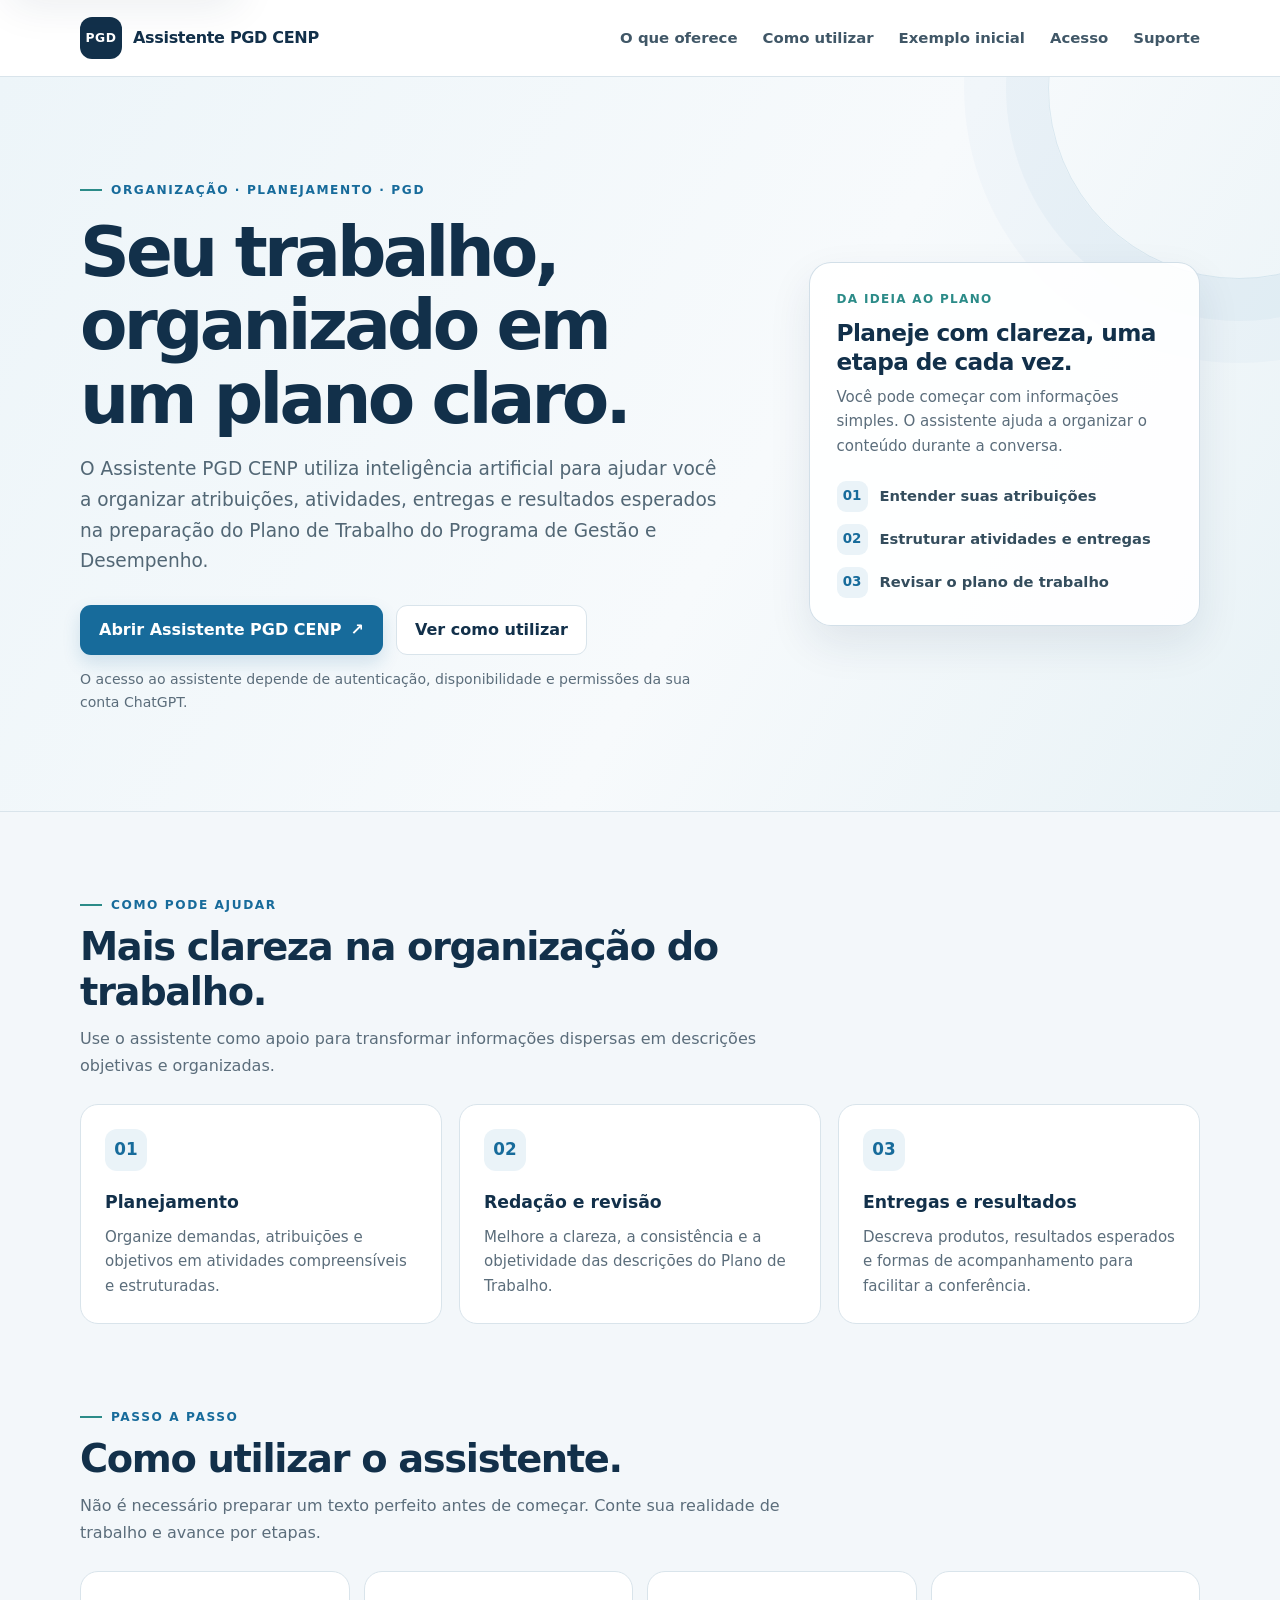
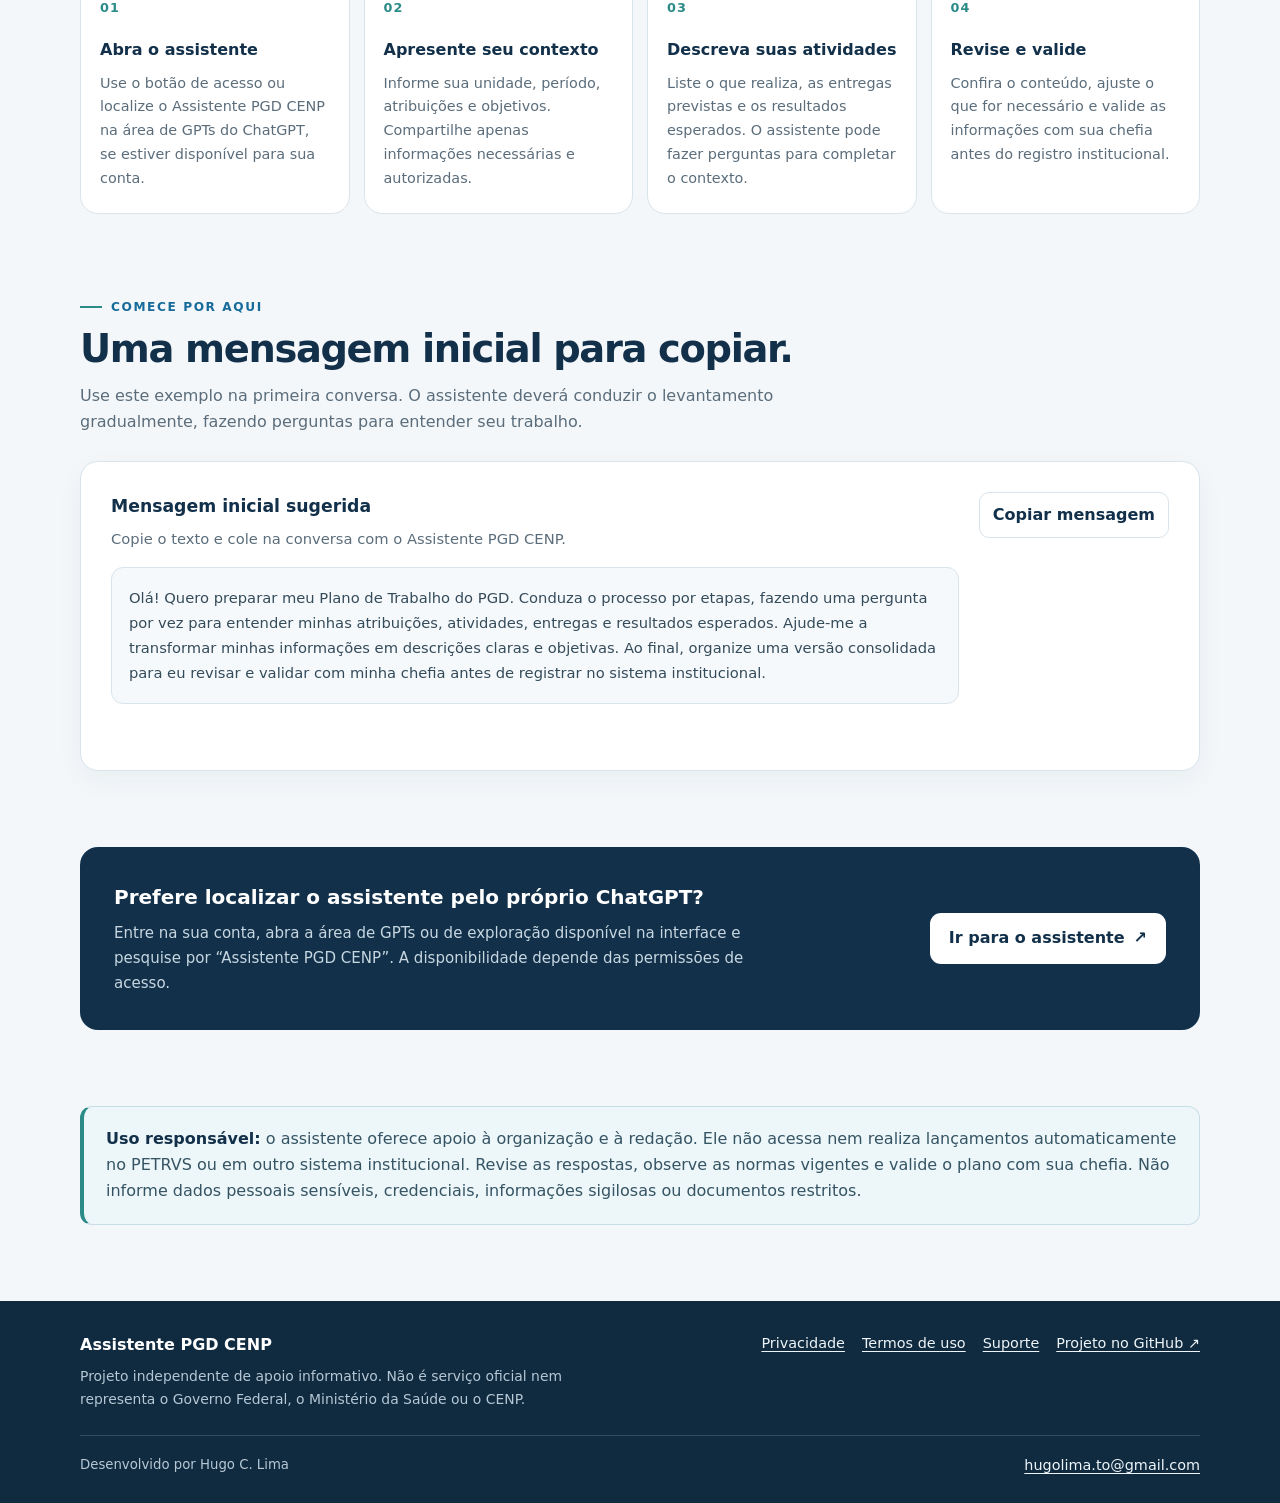
==== commit e3d5b6dd: "Usa lista ordenada acessível para as etapas de utilização" ====
--- a/index.html
+++ b/index.html
@@ -90,24 +90,24 @@
         <h2>Como utilizar o assistente.</h2>
         <p class="section-intro">Não é necessário preparar um texto perfeito antes de começar. Conte sua realidade de trabalho e avance por etapas.</p>
       </div>
-      <div class="steps-grid">
-        <article class="step-card">
+      <ol class="steps-grid">
+        <li class="step-card">
           <h3>Abra o assistente</h3>
           <p>Use o botão de acesso ou localize o Assistente PGD CENP na área de GPTs do ChatGPT, se estiver disponível para sua conta.</p>
         </article>
-        <article class="step-card">
+        <li class="step-card">
           <h3>Apresente seu contexto</h3>
           <p>Informe sua unidade, período, atribuições e objetivos. Compartilhe apenas informações necessárias e autorizadas.</p>
         </article>
-        <article class="step-card">
+        <li class="step-card">
           <h3>Descreva suas atividades</h3>
           <p>Liste o que realiza, as entregas previstas e os resultados esperados. O assistente pode fazer perguntas para completar o contexto.</p>
         </article>
-        <article class="step-card">
+        <li class="step-card">
           <h3>Revise e valide</h3>
           <p>Confira o conteúdo, ajuste o que for necessário e valide as informações com sua chefia antes do registro institucional.</p>
-        </article>
-      </div>
+        </li>
+      </ol>
     </section>
 
     <section class="section container" id="exemplo">
--- a/styles.css
+++ b/styles.css
@@ -154,7 +154,7 @@
 }
 .feature-card h3 { margin: 0 0 8px; color: var(--navy); font-size: 1.08rem; }
 .feature-card p { margin: 0; color: var(--muted); font-size: .94rem; }
-.steps-grid { display: grid; grid-template-columns: repeat(4, 1fr); gap: 14px; counter-reset: steps; }
+.steps-grid { display: grid; grid-template-columns: repeat(4, 1fr); gap: 14px; counter-reset: steps; list-style: none; margin: 0; padding: 0; }
 .step-card {
   position: relative; min-height: 190px; padding: 22px 19px;
   background: white; border: 1px solid var(--line); border-radius: var(--radius);
@@ -177,7 +177,7 @@
 .prompt-text {
   margin: 0; padding: 17px; border: 1px solid var(--line);
   border-radius: 12px; background: #f6f9fb; color: #344b5a;
-  font: .92rem/1.7 inherit; white-space: pre-wrap; overflow-wrap: anywhere;
+  font-family: inherit; font-size: .92rem; line-height: 1.7; white-space: pre-wrap; overflow-wrap: anywhere;
 }
 .copy-button {
   min-height: 43px; padding: 9px 13px; border: 1px solid var(--line);
@@ -243,13 +243,13 @@
 @media (max-width: 680px) {
   .container { width: min(var(--container), calc(100% - 34px)); }
   .header-inner { min-height: 68px; gap: 10px; }
-  .menu-toggle { display: inline-flex; align-items: center; gap: 8px; }
-  .primary-nav {
+  .js .menu-toggle { display: inline-flex; align-items: center; gap: 8px; }
+  .js .primary-nav {
     display: none; position: absolute; top: calc(100% + 1px); left: 0; right: 0;
     padding: 12px 20px 18px; flex-direction: column; align-items: stretch; gap: 0;
     background: white; border-bottom: 1px solid var(--line); box-shadow: 0 14px 24px rgba(18,48,74,.08);
   }
-  .primary-nav.is-open { display: flex; }
+  .js .primary-nav.is-open { display: flex; }
   .primary-nav a { padding: 11px 3px; border-bottom: 1px solid #edf1f4; }
   .primary-nav a:last-child { border-bottom: 0; }
   .hero-grid { padding-block: 49px; }
